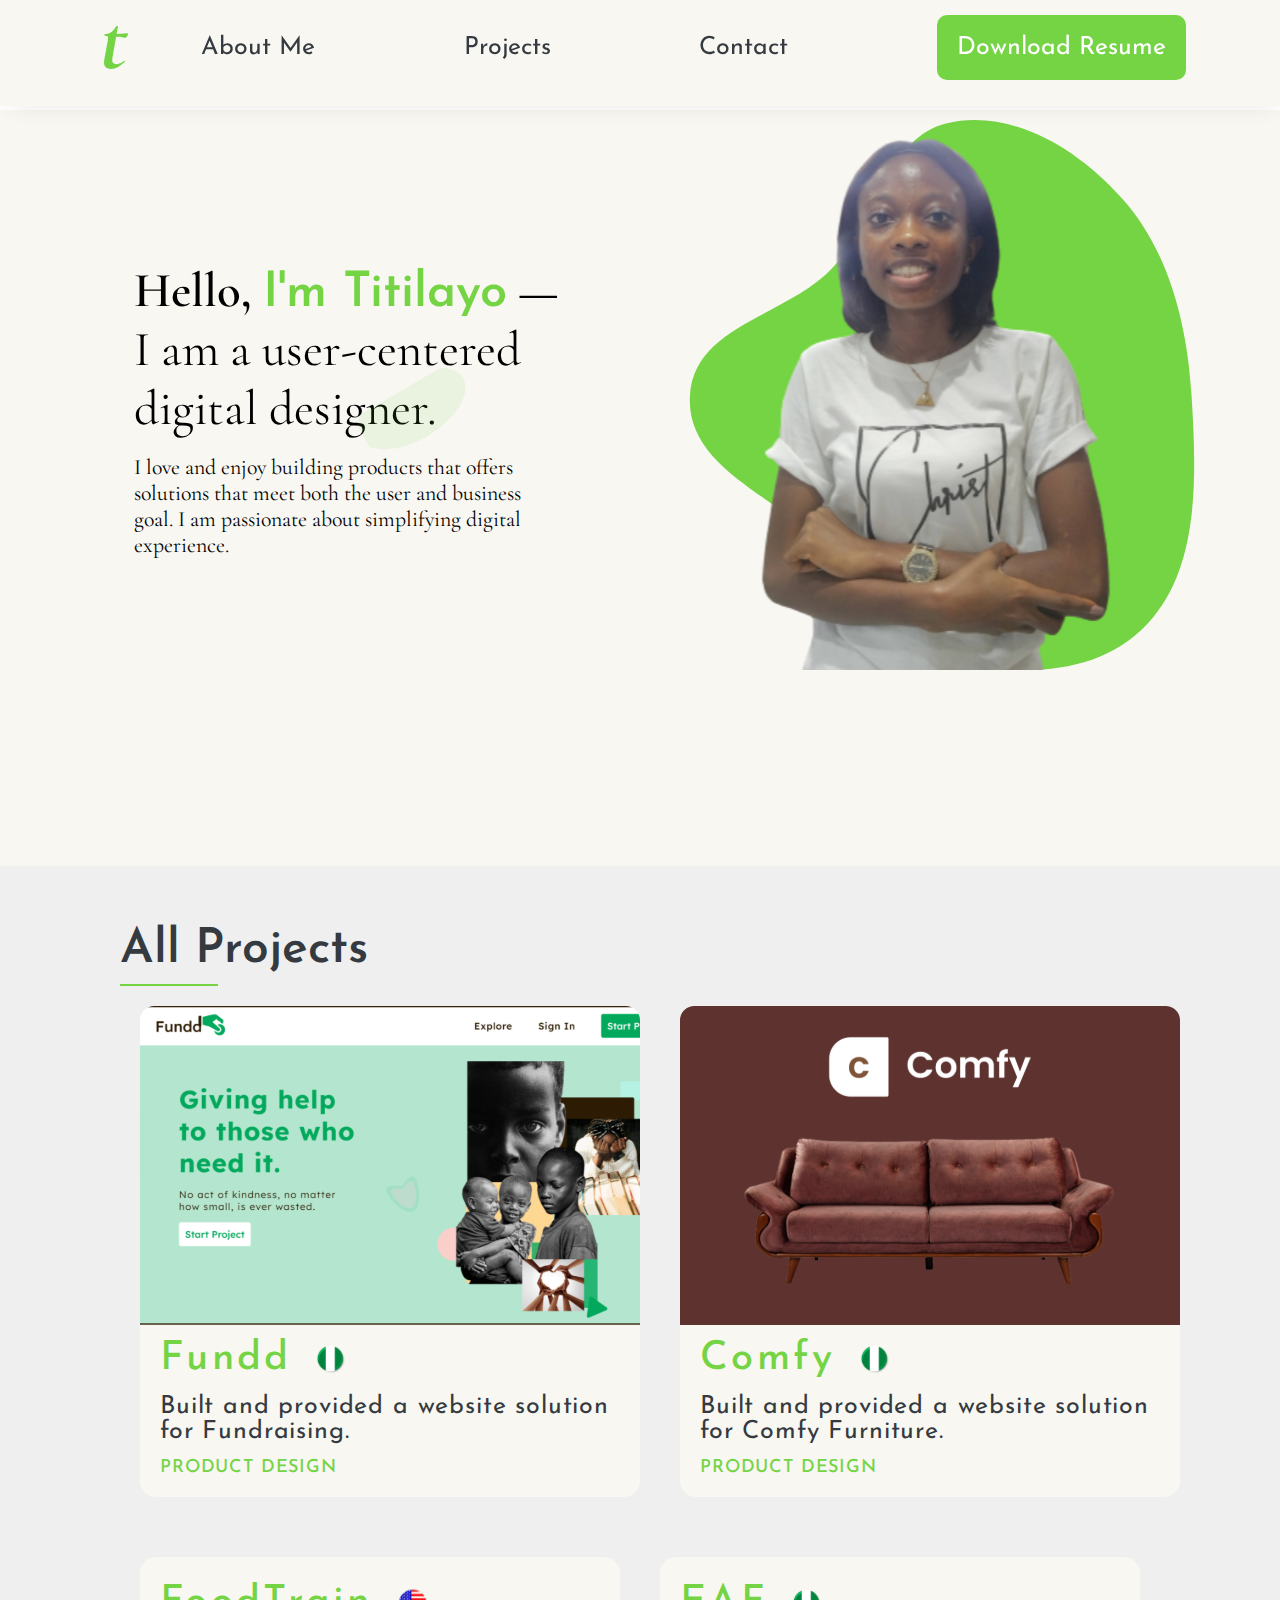
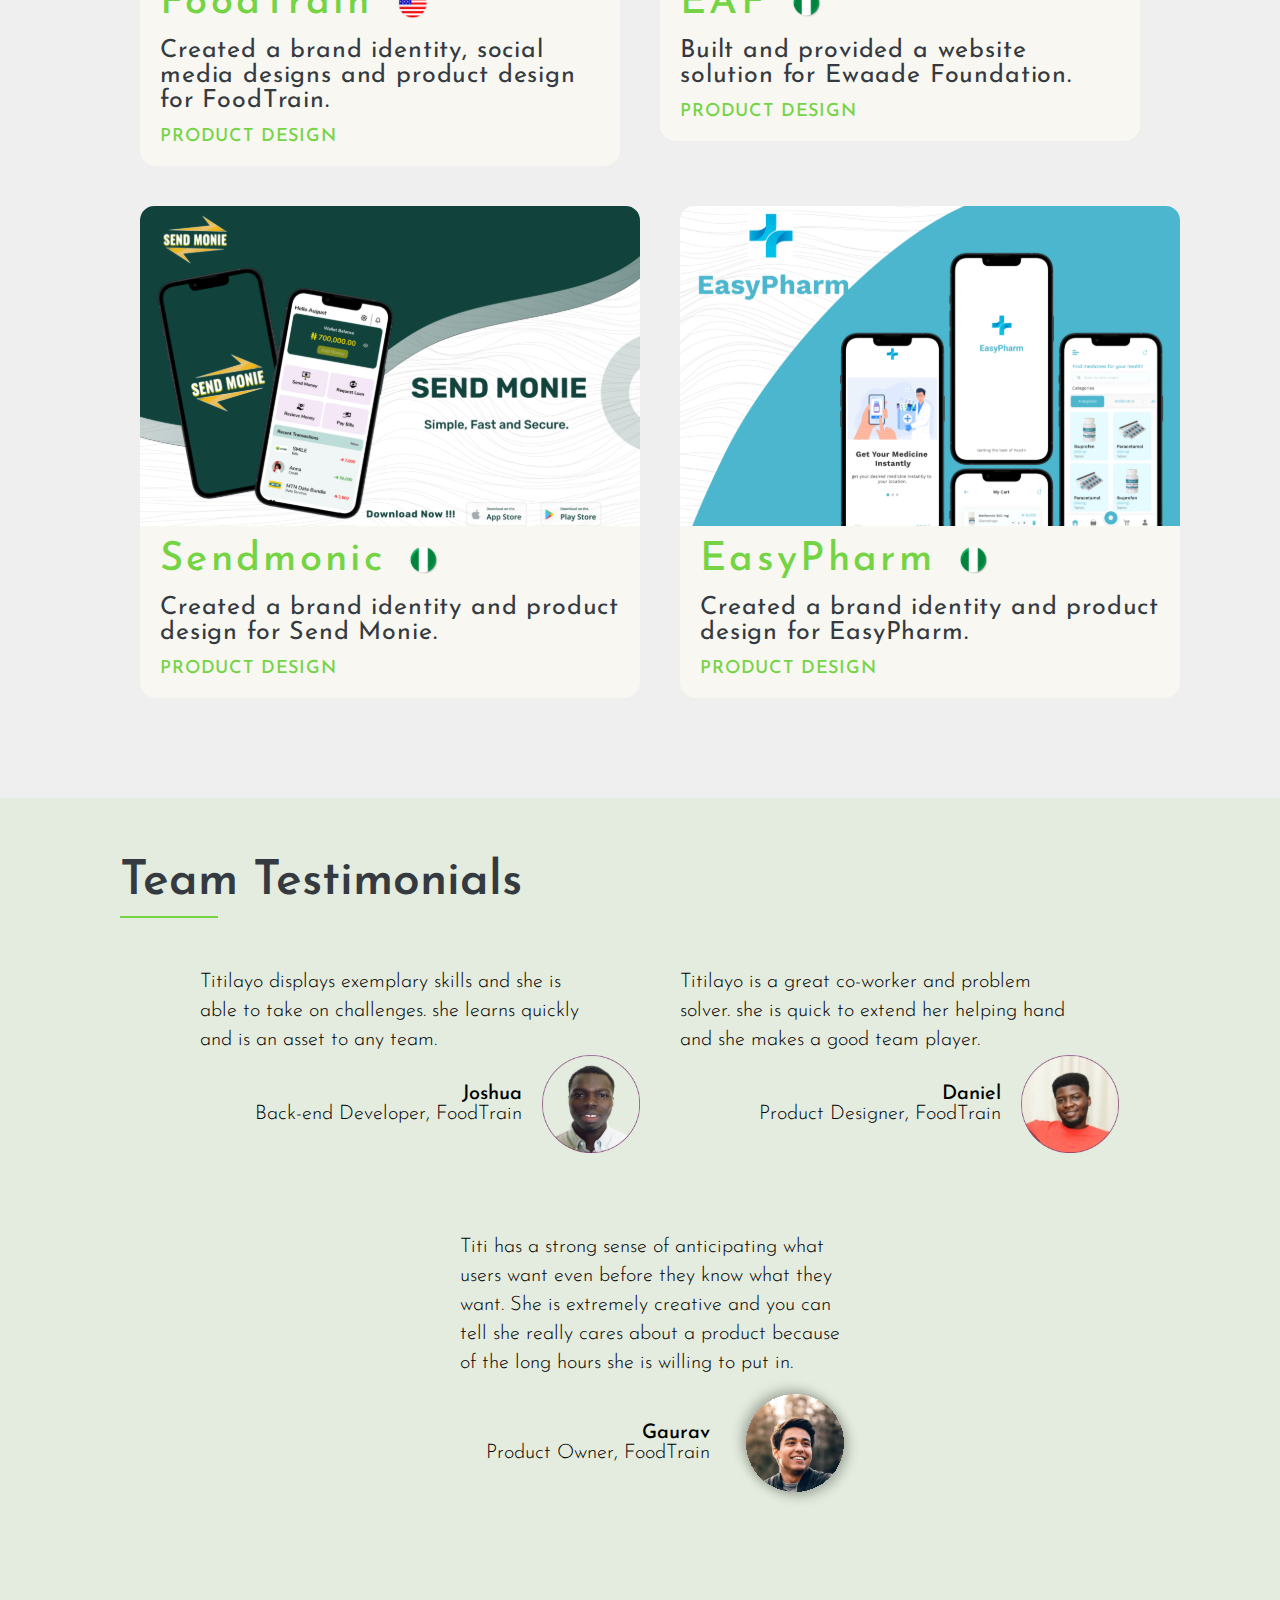
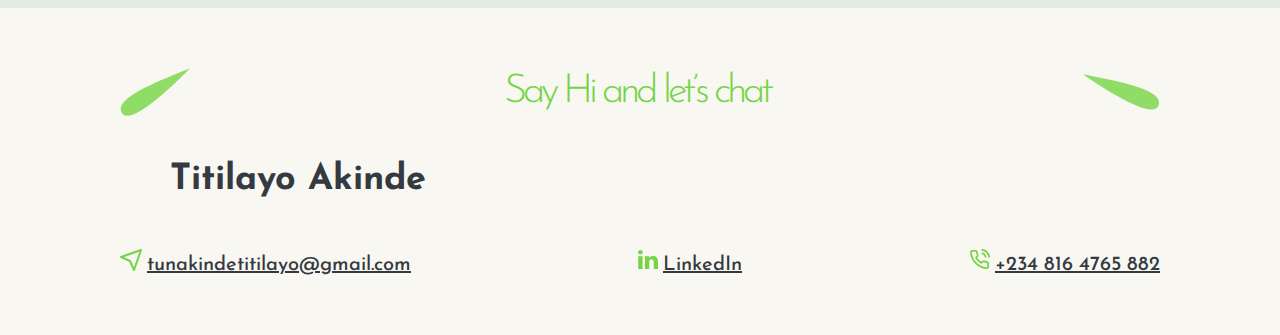
==== index.html @ c3058874 "first commit" ====
<!DOCTYPE html>
<html lang="en">

<head>
    <meta charset="UTF-8">
    <meta http-equiv="X-UA-Compatible" content="IE=edge">
    <meta name="viewport" content="width=device-width, initial-scale=1.0">
    <title>Titilayo's Portfolio </title>
    <link rel="stylesheet" href="./styles/index.css">
    <link rel="stylesheet" href="./styles/main.css">
    <link rel="preconnect" href="https://fonts.googleapis.com">
    <link rel="preconnect" href="https://fonts.gstatic.com" crossorigin>
    <link
        href="https://fonts.googleapis.com/css2?family=Josefin+Sans:ital,wght@0,100;0,200;0,300;0,500;0,600;0,700;1,300&display=swap"
        rel="stylesheet">
    <link
        href="https://fonts.googleapis.com/css2?family=Cormorant+Garamond:ital,wght@0,300;0,400;0,500;0,600;0,700;1,300;1,500;1,600&family=Josefin+Sans:ital,wght@0,100;0,200;0,300;0,500;0,600;0,700;1,300&display=swap"
        rel="stylesheet">
</head>

<body>
    <header>
        <h2 class="logo"><a href="./index.html">t</a></h2>
        <nav class="nav-menu">
            <ul>
                <li><a href="#about">About Me</a></li>
                <li><a href="#project">Projects</a></li>
                <li><a href="#contact">Contact</a></li>
                <li><a href="#" id="resume" target="_blank" rel="noopener noreferrer">Download Resume</a></li>
            </ul>
        </nav>
        <div class="nav-toggle">
            <span class="hamburger"><img src="./images/navbar.svg" alt=""></span>
        </div>
    </header>
    <div class="hero" id="about">
        <div class="left">
            <div class="intro">
                <p>Hello, <span>I'm Titilayo</span> &#8212</p>
                <p>I am a user-centered</p>
                <p>digital designer.</p><br>
                <p>I love and enjoy building products that offers </p>
                <p>solutions that meet both the user and business</p>
                <p>goal. I am passionate about simplifying digital</p>
                <p>experience.</p>
                <div class="circle"></div>
            </div>
        </div>
        <div class="right">
            <div class="clip">
                <img src="./images/titi.svg" alt="">
                <div class="eclipes"><img src="./images//eclipes.svg" alt=""></div>
            </div>
        </div>
    </div>
    <div class="projects" id="project">
        <h3>All Projects</h3>
        <div class="line"></div>
        <div class="projects-section">
            <div class="left">
                <div class="container">
                    <img class="project-image" src="./images/fund_sm.svg" alt="">
                    <div class="details">
                        <div class="name">
                            <h5><a href="./fundd.html">Fundd</a></h5>
                            <img src="./images/nigeria.svg" alt="">
                        </div>
                        <p class="info">Built and provided a website solution for Fundraising.</p>
                        <p>PRODUCT DESIGN</p>
                    </div>
                </div>
            </div>
            <div class="right">
                <div class="container">
                    <img class="project-image" src="./images/comfy_sm.svg" alt="">
                    <div class="details">
                        <div class="name">
                            <h5><a href="./comfy.html">Comfy</a></h5>
                            <img src="./images/nigeria.svg" alt="">
                        </div>
                        <p class="info">Built and provided a website solution for Comfy Furniture.</p>
                        <p>PRODUCT DESIGN</p>
                    </div>
                </div>
            </div>
        </div>
        <div class="projects-section">
            <div class="left">
                <div class="container">
                    <img class="project-image" src="./images/foodtrain_sm.svg" alt="">
                    <div class="details">
                        <div class="name">
                            <h5><a href="./foodtrain.html">FoodTrain</a></h5>
                            <img src="./images/usa.svg" alt="">
                        </div>
                        <p class="info">Created a brand identity, social media designs and product design for FoodTrain.
                        </p>
                        <p>PRODUCT DESIGN</p>
                    </div>
                </div>
            </div>
            <div class="right">
                <div class="container">
                    <img class="project-image" src="./images/eaf_sm.svg" alt="">
                    <div class="details">
                        <div class="name">
                            <h5><a href="./eaf.html">EAF</a></h5>
                            <img src="./images/nigeria.svg" alt="">
                        </div>
                        <p class="info">Built and provided a website solution for Ewaade Foundation.</p>
                        <p>PRODUCT DESIGN</p>
                    </div>
                </div>
            </div>
        </div>
        <div class="projects-section">
            <div class="left">
                <div class="container">
                    <img class="project-image" src="./images/sendmoney_sm.svg" alt="">
                    <div class="details">
                        <div class="name">
                            <h5><a href="./sendmonic.html">Sendmonic</a></h5>
                            <img src="./images/nigeria.svg" alt="">
                        </div>
                        <p class="info">Created a brand identity and product design for Send Monie.</p>
                        <p>PRODUCT DESIGN</p>
                    </div>
                </div>
            </div>
            <div class="right">
                <div class="container">
                    <img class="project-image" src="./images/easypharm_sm.svg" alt="">
                    <div class="details">
                        <div class="name">
                            <h5><a href="./easypharm.html">EasyPharm</a></h5>
                            <img src="./images/nigeria.svg" alt="">
                        </div>
                        <p class="info">Created a brand identity and product design for EasyPharm.</p>
                        <p>PRODUCT DESIGN</p>
                    </div>
                </div>
            </div>
        </div>
    </div>
    <div class="testimonials">
        <h3>Team Testimonials</h3>
        <div class="line"></div>
        <div class="comments">
            <div class="comment">
                <p class="post">Titilayo displays exemplary skills and she is able to take on challenges. she learns
                    quickly and is an asset to any team.</p>
                <div class="profile">
                    <div>
                        <p class="name">Joshua</p>
                        <p>Back-end Developer, FoodTrain </p>
                    </div>
                    <img src="./images/Joshua1.svg" alt="">
                </div>
            </div>
            <div class="comment">
                <p class="post">Titilayo is a great co-worker and problem solver. she is quick to extend her helping
                    hand and she makes a good team player.</p>
                <div class="profile">
                    <div>
                        <p class="name">Daniel</p>
                        <p>Product Designer, FoodTrain </p>
                    </div>
                    <img src="./images/Daniel1.svg" alt="">
                </div>
            </div>
            <div class="comment" id="gaurav">
                <p class="post">Titi has a strong sense of anticipating what users want even before they know what they
                    want. She is extremely creative and you can tell she really cares about a product because of the long
                    hours she is willing to put in.</p>
                <div class="profile">
                    <div>
                        <p class="name">Gaurav</p>
                        <p>Product Owner, FoodTrain </p>
                    </div>
                    <img src="./images/guarav.svg" alt="">
                </div>
            </div>
        </div>
        <div class="single_comment">
            <p class="post">Titi has a strong sense of anticipating what users want even before they know what they
                want. She is extremely creative and you can tell she really cares about a product because of the long
                hours she is willing to put in.</p>
            <div class="profile">
                <div>
                    <p class="name">Gaurav</p>
                    <p>Product Owner, FoodTrain </p>
                </div>
                <img src="./images/guarav.svg" alt="">
            </div>
        </div>
    </div>
    <div class="footer" id="contact">
        <div class="top">
            <img src="./images/footer-left.svg" alt="">
            <p>Say Hi and let’s chat</p>
            <img src="./images/footer-right.svg" alt="">
        </div>
        <h3>Titilayo Akinde</h3>
        <div class="bottom">
            <div>
                <img src="./images/mail.svg" alt="">
                <a href="#">tunakindetitilayo@gmail.com</a>
            </div>
            <div>
                <img src="./images/linkedin.svg" alt="">
                <a href="#">LinkedIn</a>
            </div>
            <div>
                <img src="./images/phone.svg" alt="">
                <a href="#">+234 816 4765 882</a>
            </div>
        </div>
    </div>

    <script src="./js/index.js"></script>
</body>

</html>
---- styles/index.css ----
.hero {
  margin-top: 110px;
  display: flex;
  background: #f8f7f2;
  height: 84vh;
}
.left {
  flex: 6;
  position: relative;
}
.left .intro {
  position: absolute;
  top: 20%;
  left: 21%;
}
.left .intro p {
  font-family: "Cormorant Garamond";
  font-style: normal;
  font-weight: 400;
  font-size: 1.3625rem;
}
.left .intro p:first-child {
  font-weight: 600;
  font-size: 3.05rem;
}
.left .intro p:first-child span {
  color: #74d444;
}
.left .intro p:nth-child(2),
.left .intro p:nth-child(3) {
  font-size: 3.06rem;
}
.left .intro .circle {
  position: absolute;
  right: 25%;
  top: 32%;
  background: #74d444;
  opacity: 0.1;
  transform: rotate(59.82deg);
  width: 63.94px;
  height: 120.22px;
  -webkit-clip-path: ellipse(50% 50% at 52% 54%);
  clip-path: ellipse(50% 50% at 32% 54%);
}
.right {
  flex: 6;
}
.right .clip {
  position: relative;
  margin-top: 10px;
}
.right .clip img {
  width: 90%;
  height: 550px;
  position: absolute;
  z-index: 2;
}
.right .clip .eclipes img {
  position: absolute;
  top: 0;
  right: 50px;
  z-index: 1;
}
.projects {
  background: #efefef;
  padding: 60px 120px;
}
.projects h3 {
  color: #343a40;
  font-weight: 600;
  font-size: 3rem;
}
.line {
  width: 98px;
  height: 0px;
  border: 1px solid #74d444;
  color: #74d444;
  margin: 10px 0;
}
.projects .projects-section {
  display: flex;
  margin-bottom: 20px;
  margin-top: 20px;
}
.projects .projects-section .left,
.projects .projects-section .right {
  flex: 6;
  padding: 20px;
}
.projects .projects-section .container {
  background: #f8f7f2;
  border-radius: 16px;
}
.projects .projects-section .project-image {
  width: 500px;
  height: inherit;
  margin-top: -20px;
  object-fit: contain;
  object-position: center;
}
.projects .projects-section .details {
  padding: 10px 20px 20px 20px;
  font-family: "Cormorant Garamond";
}
.projects .projects-section .details .name {
  display: flex;
  align-items: center;
}
.projects .projects-section .details .name img {
  width: 39.85px;
  height: 40px;
  margin-left: 20px;
}
.projects .projects-section .details .name h5 a {
  font-style: normal;
  font-weight: 500;
  font-size: 2.5rem;
  text-decoration: none;
  color: #74d444;
  letter-spacing: 3.34789px;
  text-transform: capitalize;
}
.projects .projects-section .details .name h5 a:hover {
  font-size: 2.6rem;
  transition: all 0.3s;
  color: #3e7920;
}
.projects .projects-section .details .info {
  font-weight: 400;
  font-size: 1.5625rem;
  color: #343a40;
  margin: 15px 0;
}
.projects .projects-section .details p {
  font-weight: 500;
  font-size: 1.125rem;
  color: #74d444;
  letter-spacing: 0.836972px;
}
.testimonials {
  background: #e3ecde;
  padding: 60px 120px;
  font-family: "Josefin Sans";
}
.testimonials h3 {
  color: #343a40;
  font-weight: 600;
  font-size: 3rem;
}
.testimonials .comments {
  display: flex;
  padding: 40px;
}
.testimonials .comments .comment {
  flex: 6;
}
.testimonials .comments #gaurav {
  display: none;
}
.testimonials .comments .comment .post,
.testimonials .single_comment .post {
  font-style: normal;
  font-weight: 300;
  font-size: 1.25rem;
  line-height: 29px;
  width: 400px;
  margin-left: 40px;
}
.testimonials .comments .comment .profile,
.testimonials .single_comment .profile {
  display: flex;
  align-items: center;
  justify-content: right;
}
.testimonials .comments .comment .profile div p,
.testimonials .single_comment .profile div p {
  text-align: right;
  margin-right: 20px;
  font-weight: 300;
  font-size: 1.25rem;
}
.testimonials .comments .comment .profile div .name,
.testimonials .single_comment .profile div .name {
  font-style: normal;
  font-weight: 500;
}
.testimonials .single_comment {
  padding: 40px;
  width: 50%;
  margin: 0 auto;
}

@media screen and (max-width: 768px) {
  .hero {
    display: flex;
    flex-direction: column;
    margin-top: 100px;
  }
  .left .intro {
    top: 30%;
    left: 7%;
  }
  .left .intro p {
    font-size: 1.025rem;
  }
  .left .intro p:first-child {
    font-size: 2.35rem;
  }
  .left .intro p:nth-child(2),
  .left .intro p:nth-child(3) {
    font-size: 2.36rem;
  }
  .right .clip img {
    /* width: 50%; */
    position: inherit;
    top: 80px;
    left: 5%;
  }
  .right .clip .eclipes img {
    display: none;
  }
  .projects {
    padding: 30px;
    width: 100%;
  }
  .projects h3 {
    font-size: 1.8rem;
  }
  .projects-section {
    flex-direction: column;
  }
  .projects .projects-section .left, .projects .projects-section .right{
    padding: 10px 0;
  }
  .projects .projects-section .project-image {
    width: 100%;
    margin-top: 0px;
  }
  .projects .projects-section .container {
    min-width: 100%;
    max-width: 100%;
  }
  .projects .projects-section .details .name h5 a {
    font-size: 1.8rem;
  }
  .projects .projects-section .details .info {
    font-size: 1.0625rem;
  }
  .projects .projects-section .details p {
    font-size: 0.75rem;
  }
  .testimonials {
    padding: 10px 15px;
  }
  .testimonials .comments #gaurav {
    display: block;
  }
  .testimonials .single_comment {
    display: none;
  }
  .testimonials .comments {
    overflow: scroll;
    padding: 5px 0;
    margin-top: 40px;
  }
  .testimonials .comments .comment {
    margin-left: 10px;
    margin-right: 5px;
  }
  .testimonials .comments .comment .post,
  .testimonials .single_comment .post {
    margin-left: 5px;
    font-style: normal;
    font-size: 0.9375rem;
    line-height: 20px;
    width: 250px;
  }
  .testimonials h3 {
    font-size: 1.8rem;
  }
  .testimonials .comments .comment .profile div p,
  .testimonials .single_comment .profile div p {
    text-align: center;
    margin-right: 10px;
    font-size: 13px;
  }
}

@media screen and (max-width: 380px) {
  .left .intro {
    top: 50%;
    left: 5%;
  }
}
---- styles/main.css ----
* {
  box-sizing: border-box;
  margin: 0;
  font-family: "Josefin Sans";
}

header {
  display: flex;
  height: 6.625rem;
  width: 100vw;
  background: #f8f7f2;
  box-shadow: 3.02px 4px 24.17px -9px rgba(0, 0, 0, 0.15);
  padding: 5px 20px;
  position: fixed;
  left: 0;
  right: 0;
  top: 0;
  z-index: 999;
}

header h2 a {
  flex: 3;
  font-weight: 700;
  font-size: 5.625rem;
  line-height: 5.625rem;
  color: #74d444;
  margin-left: 80px;
  margin-top: -10px;
  font-family: "Cormorant Garamond";
  font-style: italic;
  cursor: pointer;
  text-decoration: none;
  display: block;
}

header nav {
  flex: 9;
}
header nav ul {
  list-style-type: none;
  display: flex;
  justify-content: space-around;
  align-items: center;
  padding: 30px 0;
}
header nav ul li {
  font-style: normal;
  font-weight: 400;
  font-size: 1.5625rem;
  line-height: 1.5625rem;
  cursor: pointer;
}
header nav ul li a {
  text-decoration: none;
  color: #343a40;
}
header nav ul li #resume {
  text-decoration: none;
  background: #74d444;
  border-radius: 10px;
  color: #fff;
  padding: 20px;
}
header nav ul li #resume:hover {
  background-color: #489521;
}
.nav-toggle {
  display: none;
}
.hamburger {
  flex: 6;
  width: 55px;
  height: 55px;
  padding: 20px;
  display: flex;
  align-items: center;
  margin-top: 20px;
  font-size: 2.1rem;
}
.footer {
  background: #f8f7f2;
  padding: 60px 120px;
  font-family: "Cormorant Garamond";
}
.footer .top {
  display: flex;
  align-items: center;
  justify-content: space-between;
}
.footer .top p {
  font-style: normal;
  font-weight: 300;
  font-size: 2.5rem;
  line-height: 48px;
  letter-spacing: -3.93127px;
  color: #74d444;
}
.footer h3 {
  font-weight: 700;
  font-size: 36px;
  line-height: 29px;
  color: #343a40;
  margin: 50px;
}
.footer .bottom {
  font-family: "Josefin Sans";
  font-style: normal;
  display: flex;
  align-items: center;
  justify-content: space-between;
}
.footer .bottom div a {
  color: #343a40;
  margin-top: 10px;
}
.footer .bottom div img {
  margin-right: 5px;
}
.footer .bottom div {
  display: flex;
  align-items: center;
  font-weight: 500;
  font-size: 1.25rem;
  line-height: 20px;
  color: #343a40;
}
@media screen and (max-width: 768px) {
  header nav {
    display: none;
  }
  header h2 {
    margin-left: -70px;
    margin-top: 5px;
  }
  header {
    display: flex;
    justify-content: space-between;
  }
  .nav-toggle {
    display: block;
    cursor: pointer;
  }
  .nav-toggle:hover .hamburger {
    background-color: #ccc;
  }
  .nav-toggle.active .hamburger {
    background-color: #c2e1b3;
    display: flex;
    align-items: center;
  }
  .nav-dropdown {
    display: block;
    position: relative;
  }
  .nav-dropdown ul {
    display: flex;
    flex-direction: column;
    height: 88vh;
    align-items: center;
    justify-content: space-around;
    background-color: #74d444;
    position: absolute;
    right: -75px;
    top: 100px;
    left: 0;
    padding: 10px 20px;
    transform: translateX(5px);
    transition: transform 250ms ease-in-out;
    -webkit-transition: all 0.6s ease-out;
    -moz-transition: all 0.6s ease-out;
    -o-transition: all 0.6s ease-out;
    -ms-transition: all 0.6s ease-out;
    transition: all 0.6s ease-out;
  }
  .nav-dropdown ul li {
    font-size: 1.2625rem;
  }
  .footer {
    padding: 15px;
  }
  .footer h3 {
    font-size: 1.5625rem;
    line-height: 20px;
    text-align: center;
  }
  .footer .top img {
    width: 15%;
  }
  .footer .top p {
    font-size: 1.875rem;
    line-height: 48px;
  }
  .footer .bottom div {
    margin: 10px 0;
  }
  .footer .bottom {
    flex-direction: column;
  }
}
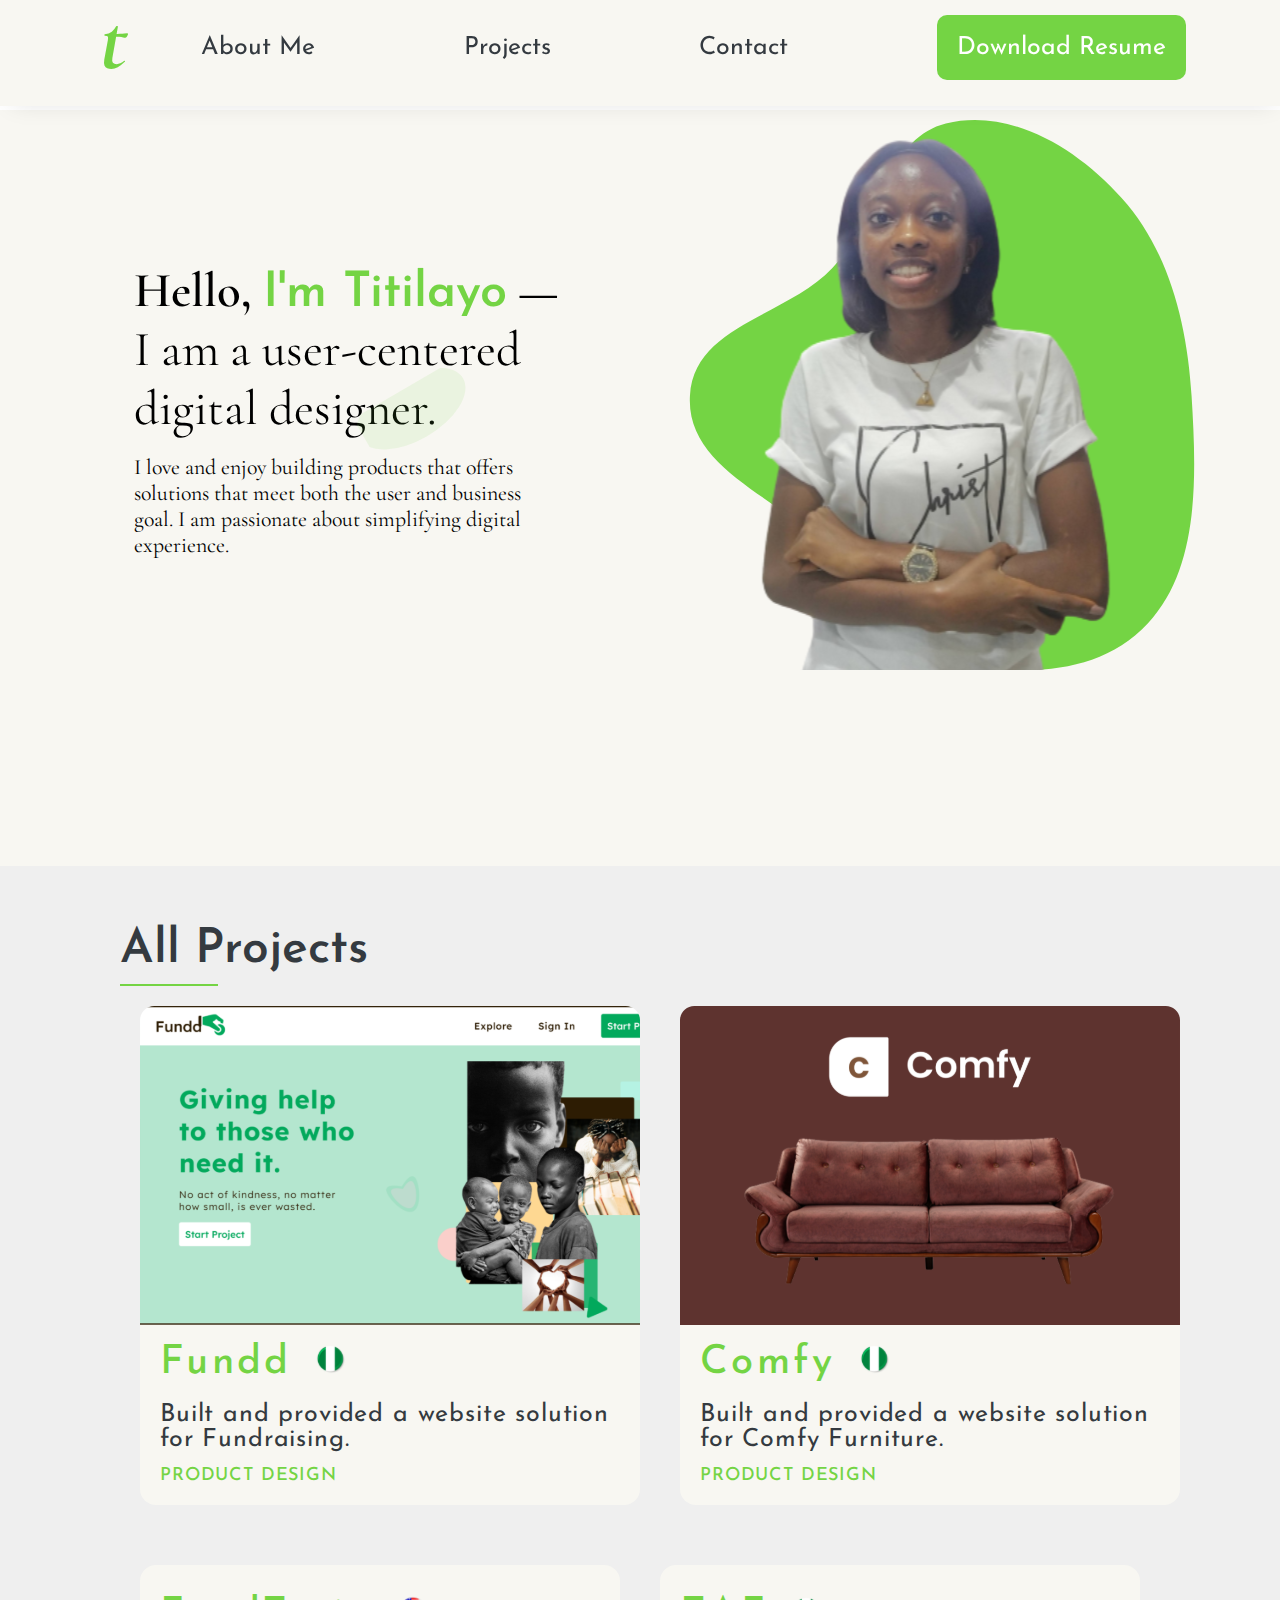
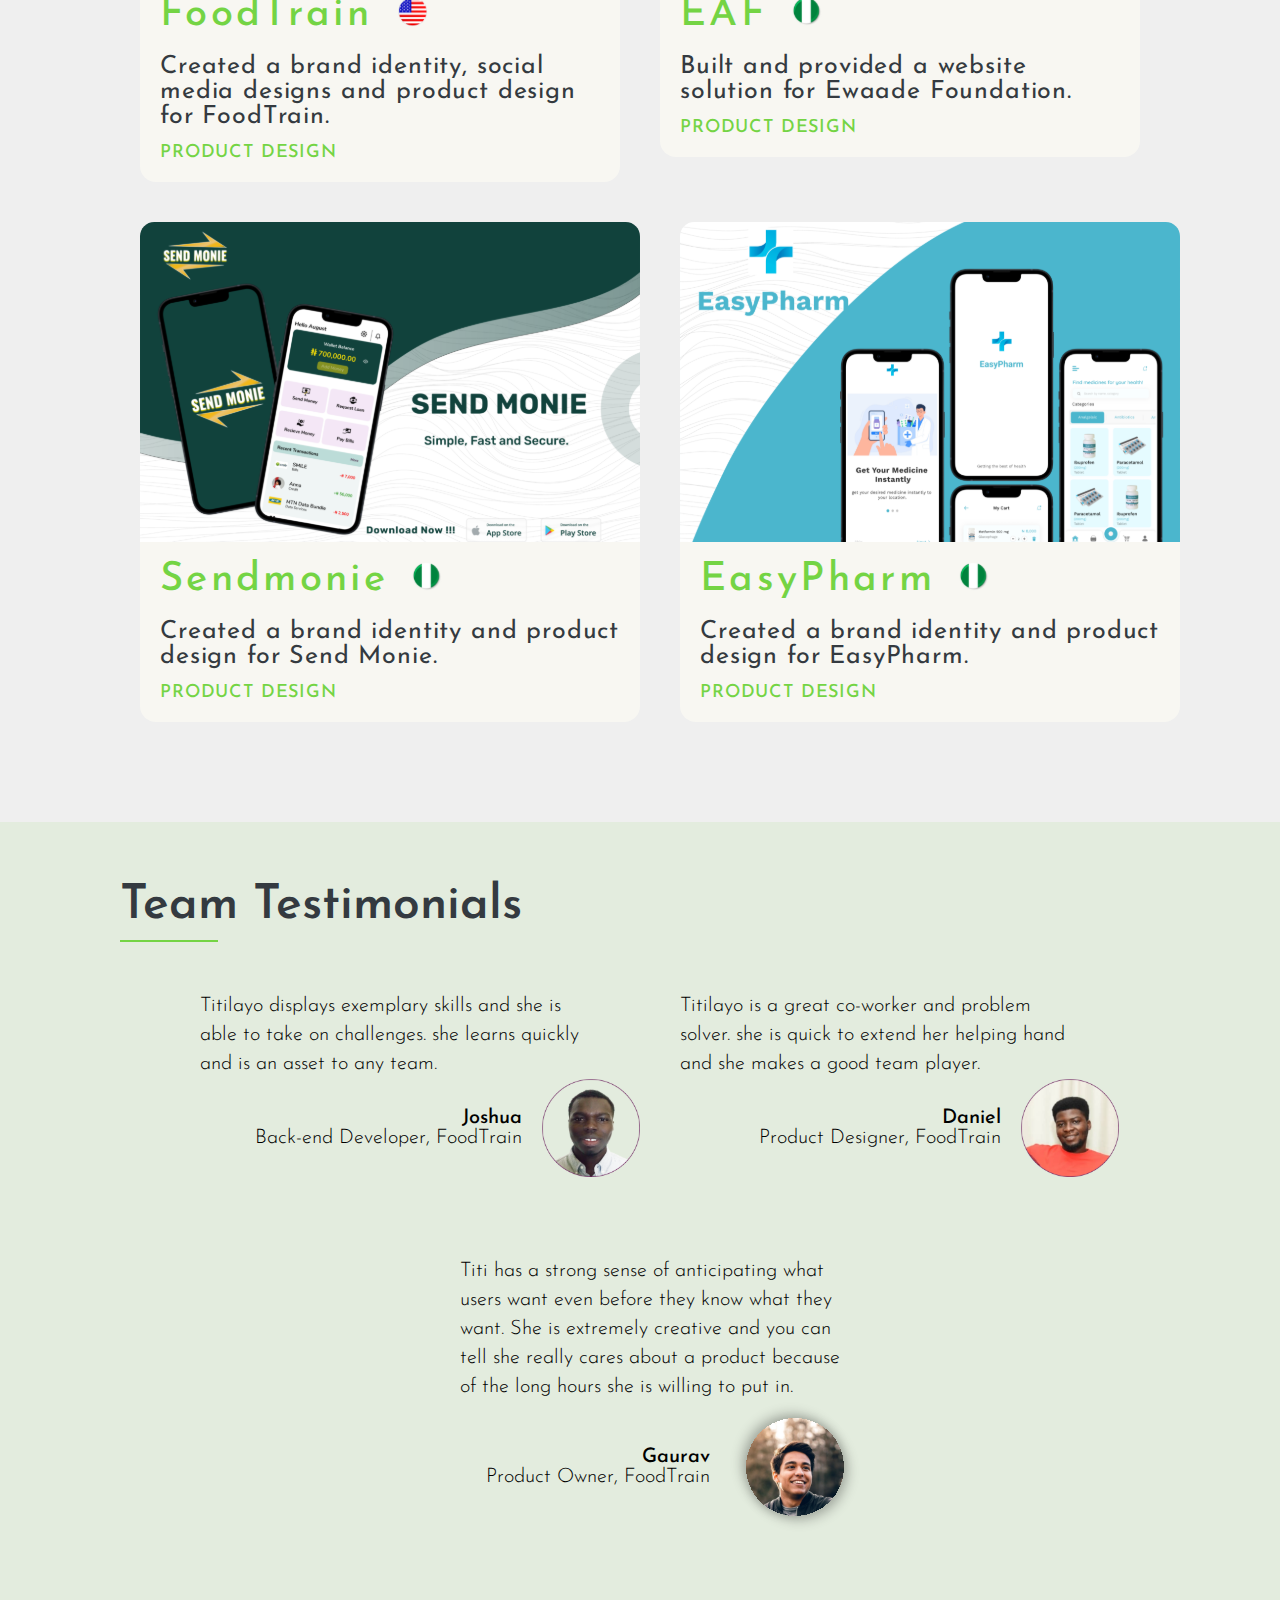
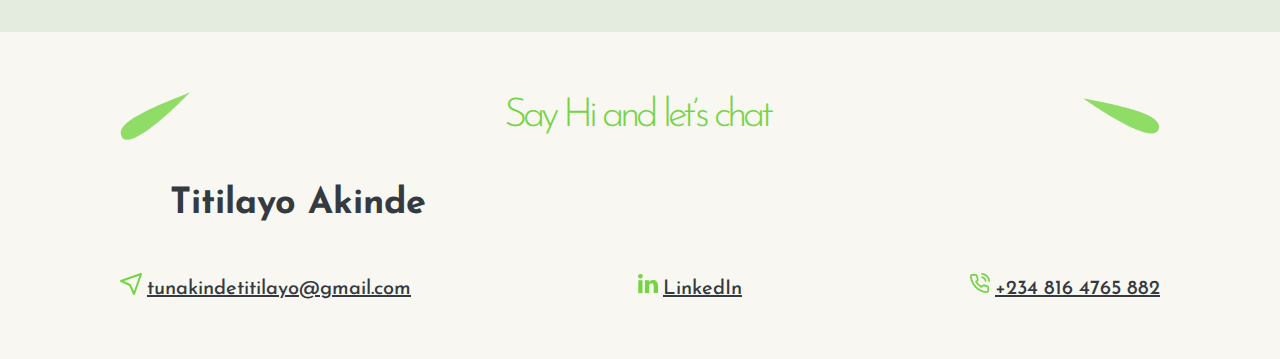
==== commit 5aedc187: "new" ====
--- a/index.html
+++ b/index.html
@@ -26,7 +26,7 @@
                 <li><a href="#about">About Me</a></li>
                 <li><a href="#project">Projects</a></li>
                 <li><a href="#contact">Contact</a></li>
-                <li><a href="#" id="resume" target="_blank" rel="noopener noreferrer">Download Resume</a></li>
+                <li><a href="./files/Akinde Titilayo T. Resume.pdf" download id="resume" rel="noopener noreferrer">Download Resume</a></li>
             </ul>
         </nav>
         <div class="nav-toggle">
@@ -59,85 +59,98 @@
         <div class="projects-section">
             <div class="left">
                 <div class="container">
-                    <img class="project-image" src="./images/fund_sm.svg" alt="">
-                    <div class="details">
-                        <div class="name">
-                            <h5><a href="./fundd.html">Fundd</a></h5>
-                            <img src="./images/nigeria.svg" alt="">
-                        </div>
-                        <p class="info">Built and provided a website solution for Fundraising.</p>
-                        <p>PRODUCT DESIGN</p>
-                    </div>
+                    <a href="./fundd.html">
+                        <img class="project-image" src="./images/fund_sm.svg" alt="">
+                        <div class="details">
+                            <div class="name">
+                                <h5><a href="./fundd.html">Fundd</a></h5>
+                                <img src="./images/nigeria.svg" alt="">
+                            </div>
+                            <p class="info">Built and provided a website solution for Fundraising.</p>
+                            <p>PRODUCT DESIGN</p>
+                        </div>
+                    </a>
                 </div>
             </div>
             <div class="right">
                 <div class="container">
-                    <img class="project-image" src="./images/comfy_sm.svg" alt="">
-                    <div class="details">
-                        <div class="name">
-                            <h5><a href="./comfy.html">Comfy</a></h5>
-                            <img src="./images/nigeria.svg" alt="">
-                        </div>
-                        <p class="info">Built and provided a website solution for Comfy Furniture.</p>
-                        <p>PRODUCT DESIGN</p>
-                    </div>
+                    <a href="./comfy.html">
+                        <img class="project-image" src="./images/comfy_sm.svg" alt="">
+                        <div class="details">
+                            <div class="name">
+                                <h5><a href="./comfy.html">Comfy</a></h5>
+                                <img src="./images/nigeria.svg" alt="">
+                            </div>
+                            <p class="info">Built and provided a website solution for Comfy Furniture.</p>
+                            <p>PRODUCT DESIGN</p>
+                        </div>
+                    </a>
                 </div>
             </div>
         </div>
         <div class="projects-section">
             <div class="left">
                 <div class="container">
-                    <img class="project-image" src="./images/foodtrain_sm.svg" alt="">
-                    <div class="details">
-                        <div class="name">
-                            <h5><a href="./foodtrain.html">FoodTrain</a></h5>
-                            <img src="./images/usa.svg" alt="">
-                        </div>
-                        <p class="info">Created a brand identity, social media designs and product design for FoodTrain.
-                        </p>
-                        <p>PRODUCT DESIGN</p>
-                    </div>
+                    <a href="./foodtrain.html">
+                        <img class="project-image" src="./images/foodtrain_sm.svg" alt="">
+                        <div class="details">
+                            <div class="name">
+                                <h5><a href="./foodtrain.html">FoodTrain</a></h5>
+                                <img src="./images/usa.svg" alt="">
+                            </div>
+                            <p class="info">Created a brand identity, social media designs and product design for
+                                FoodTrain.
+                            </p>
+                            <p>PRODUCT DESIGN</p>
+                        </div>
+                    </a>
                 </div>
             </div>
             <div class="right">
                 <div class="container">
-                    <img class="project-image" src="./images/eaf_sm.svg" alt="">
-                    <div class="details">
-                        <div class="name">
-                            <h5><a href="./eaf.html">EAF</a></h5>
-                            <img src="./images/nigeria.svg" alt="">
-                        </div>
-                        <p class="info">Built and provided a website solution for Ewaade Foundation.</p>
-                        <p>PRODUCT DESIGN</p>
-                    </div>
+                    <a href="./eaf.html">
+                        <img class="project-image" src="./images/eaf_sm.svg" alt="">
+                        <div class="details">
+                            <div class="name">
+                                <h5><a href="./eaf.html">EAF</a></h5>
+                                <img src="./images/nigeria.svg" alt="">
+                            </div>
+                            <p class="info">Built and provided a website solution for Ewaade Foundation.</p>
+                            <p>PRODUCT DESIGN</p>
+                        </div>
+                    </a>
                 </div>
             </div>
         </div>
         <div class="projects-section">
             <div class="left">
                 <div class="container">
-                    <img class="project-image" src="./images/sendmoney_sm.svg" alt="">
-                    <div class="details">
-                        <div class="name">
-                            <h5><a href="./sendmonic.html">Sendmonic</a></h5>
-                            <img src="./images/nigeria.svg" alt="">
-                        </div>
-                        <p class="info">Created a brand identity and product design for Send Monie.</p>
-                        <p>PRODUCT DESIGN</p>
-                    </div>
+                    <a href="./sendmonic.html">
+                        <img class="project-image" src="./images/sendmoney_sm.svg" alt="">
+                        <div class="details">
+                            <div class="name">
+                                <h5><a href="./sendmonic.html">Sendmonie</a></h5>
+                                <img src="./images/nigeria.svg" alt="">
+                            </div>
+                            <p class="info">Created a brand identity and product design for Send Monie.</p>
+                            <p>PRODUCT DESIGN</p>
+                        </div>
+                    </a>
                 </div>
             </div>
             <div class="right">
                 <div class="container">
-                    <img class="project-image" src="./images/easypharm_sm.svg" alt="">
-                    <div class="details">
-                        <div class="name">
-                            <h5><a href="./easypharm.html">EasyPharm</a></h5>
-                            <img src="./images/nigeria.svg" alt="">
-                        </div>
-                        <p class="info">Created a brand identity and product design for EasyPharm.</p>
-                        <p>PRODUCT DESIGN</p>
-                    </div>
+                    <a href="./easypharm.html">
+                        <img class="project-image" src="./images/easypharm_sm.svg" alt="">
+                        <div class="details">
+                            <div class="name">
+                                <h5><a href="./easypharm.html">EasyPharm</a></h5>
+                                <img src="./images/nigeria.svg" alt="">
+                            </div>
+                            <p class="info">Created a brand identity and product design for EasyPharm.</p>
+                            <p>PRODUCT DESIGN</p>
+                        </div>
+                    </a>
                 </div>
             </div>
         </div>
@@ -170,7 +183,8 @@
             </div>
             <div class="comment" id="gaurav">
                 <p class="post">Titi has a strong sense of anticipating what users want even before they know what they
-                    want. She is extremely creative and you can tell she really cares about a product because of the long
+                    want. She is extremely creative and you can tell she really cares about a product because of the
+                    long
                     hours she is willing to put in.</p>
                 <div class="profile">
                     <div>
@@ -204,15 +218,15 @@
         <div class="bottom">
             <div>
                 <img src="./images/mail.svg" alt="">
-                <a href="#">tunakindetitilayo@gmail.com</a>
+                <a href="mailto:tunakindetitilayo@gmail.com" target="_blank">tunakindetitilayo@gmail.com</a>
             </div>
             <div>
                 <img src="./images/linkedin.svg" alt="">
-                <a href="#">LinkedIn</a>
+                <a href="https://www.linkedin.com/in/akinde-titilayo-7a546a1b2/" target="_blank">LinkedIn</a>
             </div>
             <div>
                 <img src="./images/phone.svg" alt="">
-                <a href="#">+234 816 4765 882</a>
+                <a href="https://wa.me/+234816476588" target="_blank">+234 816 4765 882</a>
             </div>
         </div>
     </div>
--- a/styles/index.css
+++ b/styles/index.css
@@ -110,6 +110,7 @@
   width: 39.85px;
   height: 40px;
   margin-left: 20px;
+  margin-bottom: 8px;
 }
 .projects .projects-section .details .name h5 a {
   font-style: normal;
@@ -119,6 +120,7 @@
   color: #74d444;
   letter-spacing: 3.34789px;
   text-transform: capitalize;
+  display: block;
 }
 .projects .projects-section .details .name h5 a:hover {
   font-size: 2.6rem;
@@ -194,27 +196,36 @@
   .hero {
     display: flex;
     flex-direction: column;
-    margin-top: 100px;
-  }
-  .left .intro {
-    top: 30%;
-    left: 7%;
+    margin-top: 10px;
+  }
+  .hero .left .intro {
+    top: 45%;
+    left: 0;
+    right: 0;
+  }
+  .hero .right{
+    height: 50vh;
   }
   .left .intro p {
     font-size: 1.025rem;
+    text-align: center;
   }
   .left .intro p:first-child {
-    font-size: 2.35rem;
+    font-size: 2.05rem;
   }
   .left .intro p:nth-child(2),
   .left .intro p:nth-child(3) {
-    font-size: 2.36rem;
+    font-size: 2.06rem;
+  }
+  .hero .right .clip {
+    width: 100%;
+    height: 270px;
+    margin-top: 30%;
   }
   .right .clip img {
-    /* width: 50%; */
-    position: inherit;
-    top: 80px;
-    left: 5%;
+    position: unset;
+    width: 100%;
+    height: 100%;
   }
   .right .clip .eclipes img {
     display: none;
@@ -263,9 +274,16 @@
     padding: 5px 0;
     margin-top: 40px;
   }
+  .testimonials .comments .comment .profile img {
+    width: 80px;
+  }
   .testimonials .comments .comment {
     margin-left: 10px;
     margin-right: 5px;
+    margin-bottom: 10px;
+    border: 1px dotted #74d444;
+    border-radius: 10px;
+    padding: 10px;
   }
   .testimonials .comments .comment .post,
   .testimonials .single_comment .post {
@@ -286,9 +304,37 @@
   }
 }
 
-@media screen and (max-width: 380px) {
+@media screen and (max-width: 350px) {
   .left .intro {
-    top: 50%;
-    left: 5%;
-  }
-}
+    margin-top: 20px;
+  }
+  .left .intro p {
+    font-size: 14px;
+  }
+  .left .intro p:first-child {
+    font-size: 25.8px;
+  }
+  .left .intro p:nth-child(2),
+  .left .intro p:nth-child(3) {
+    font-size: 24.96px;
+  }
+  .hero .right .clip {
+    width: 100%;
+    height: 250px;
+    margin-top: 70px;
+  }
+}
+
+@media screen and (max-width: 750px) {
+  .hero .right .clip {
+    height: 260px;
+    margin-top: 5%;
+  }
+  .hero .left .intro {
+    top: 35%;
+  }
+}
+
+@media screen and (max-width: 315px) {
+  
+}
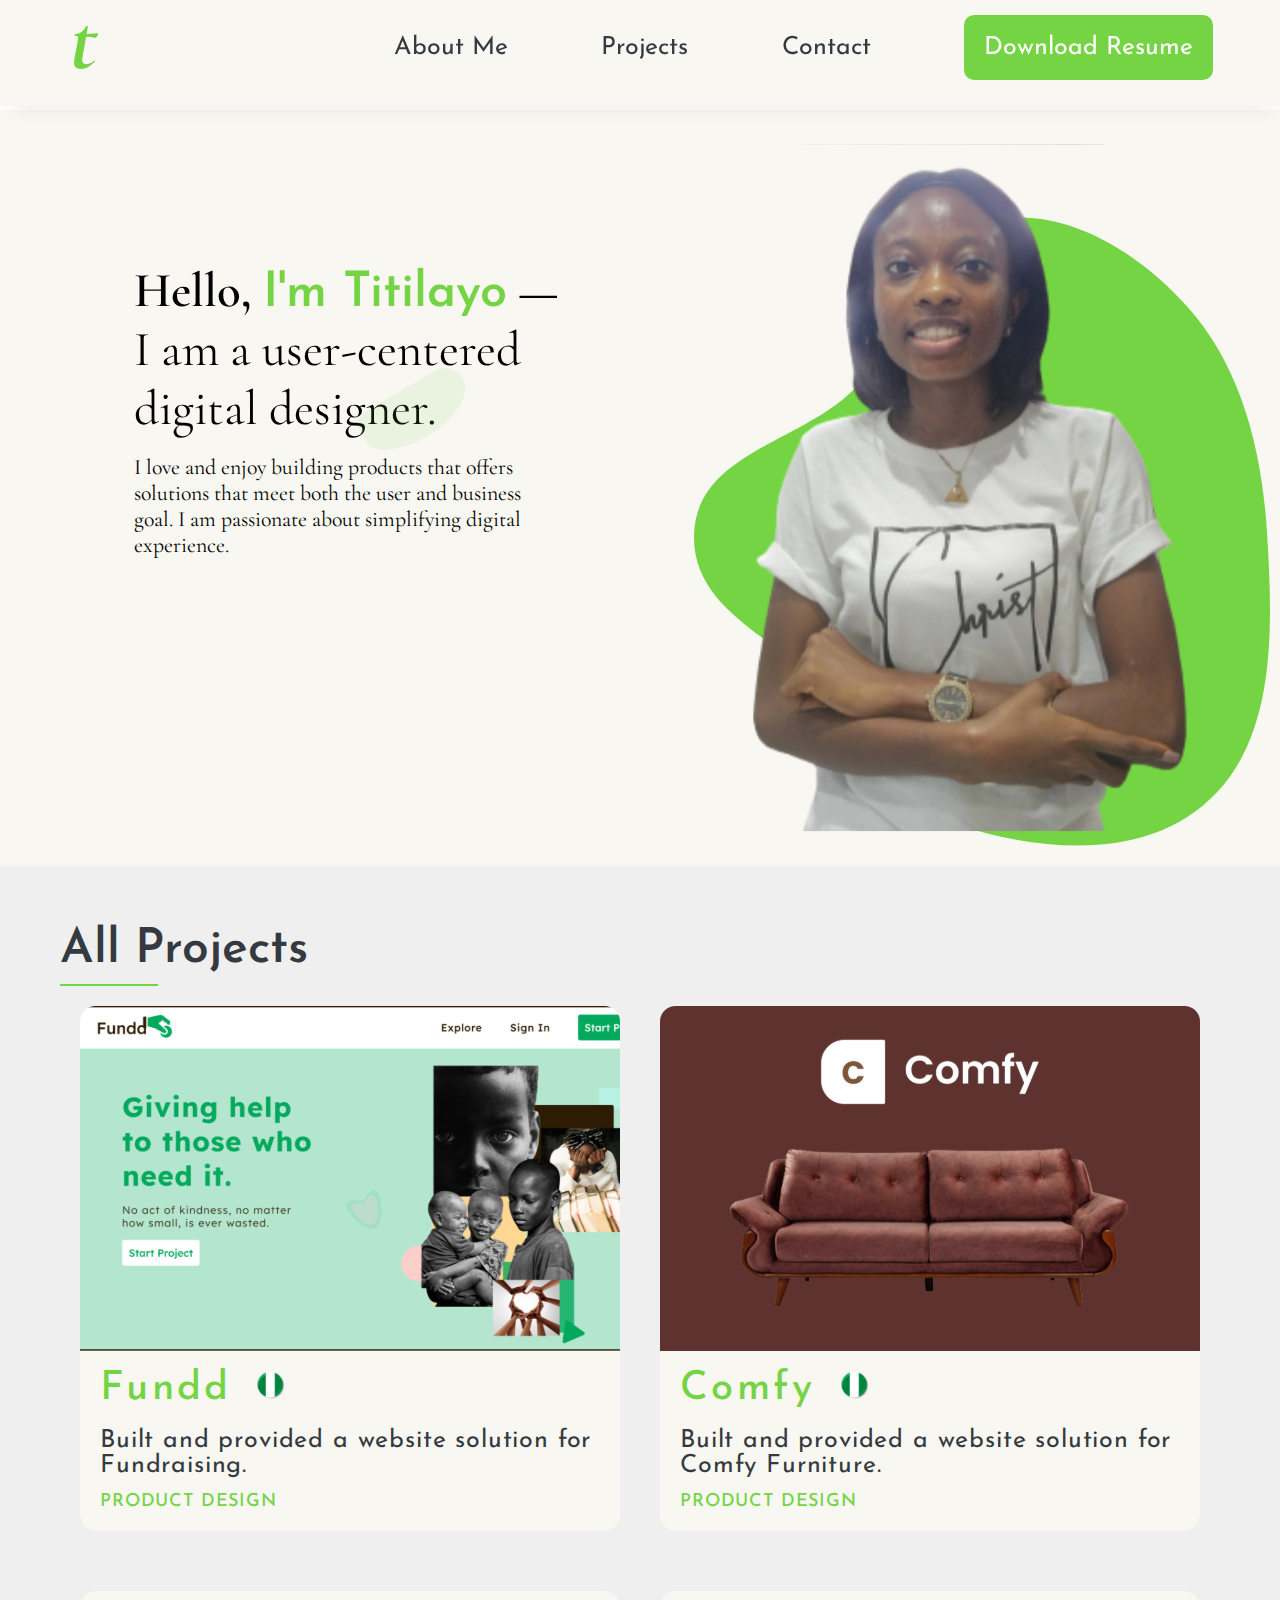
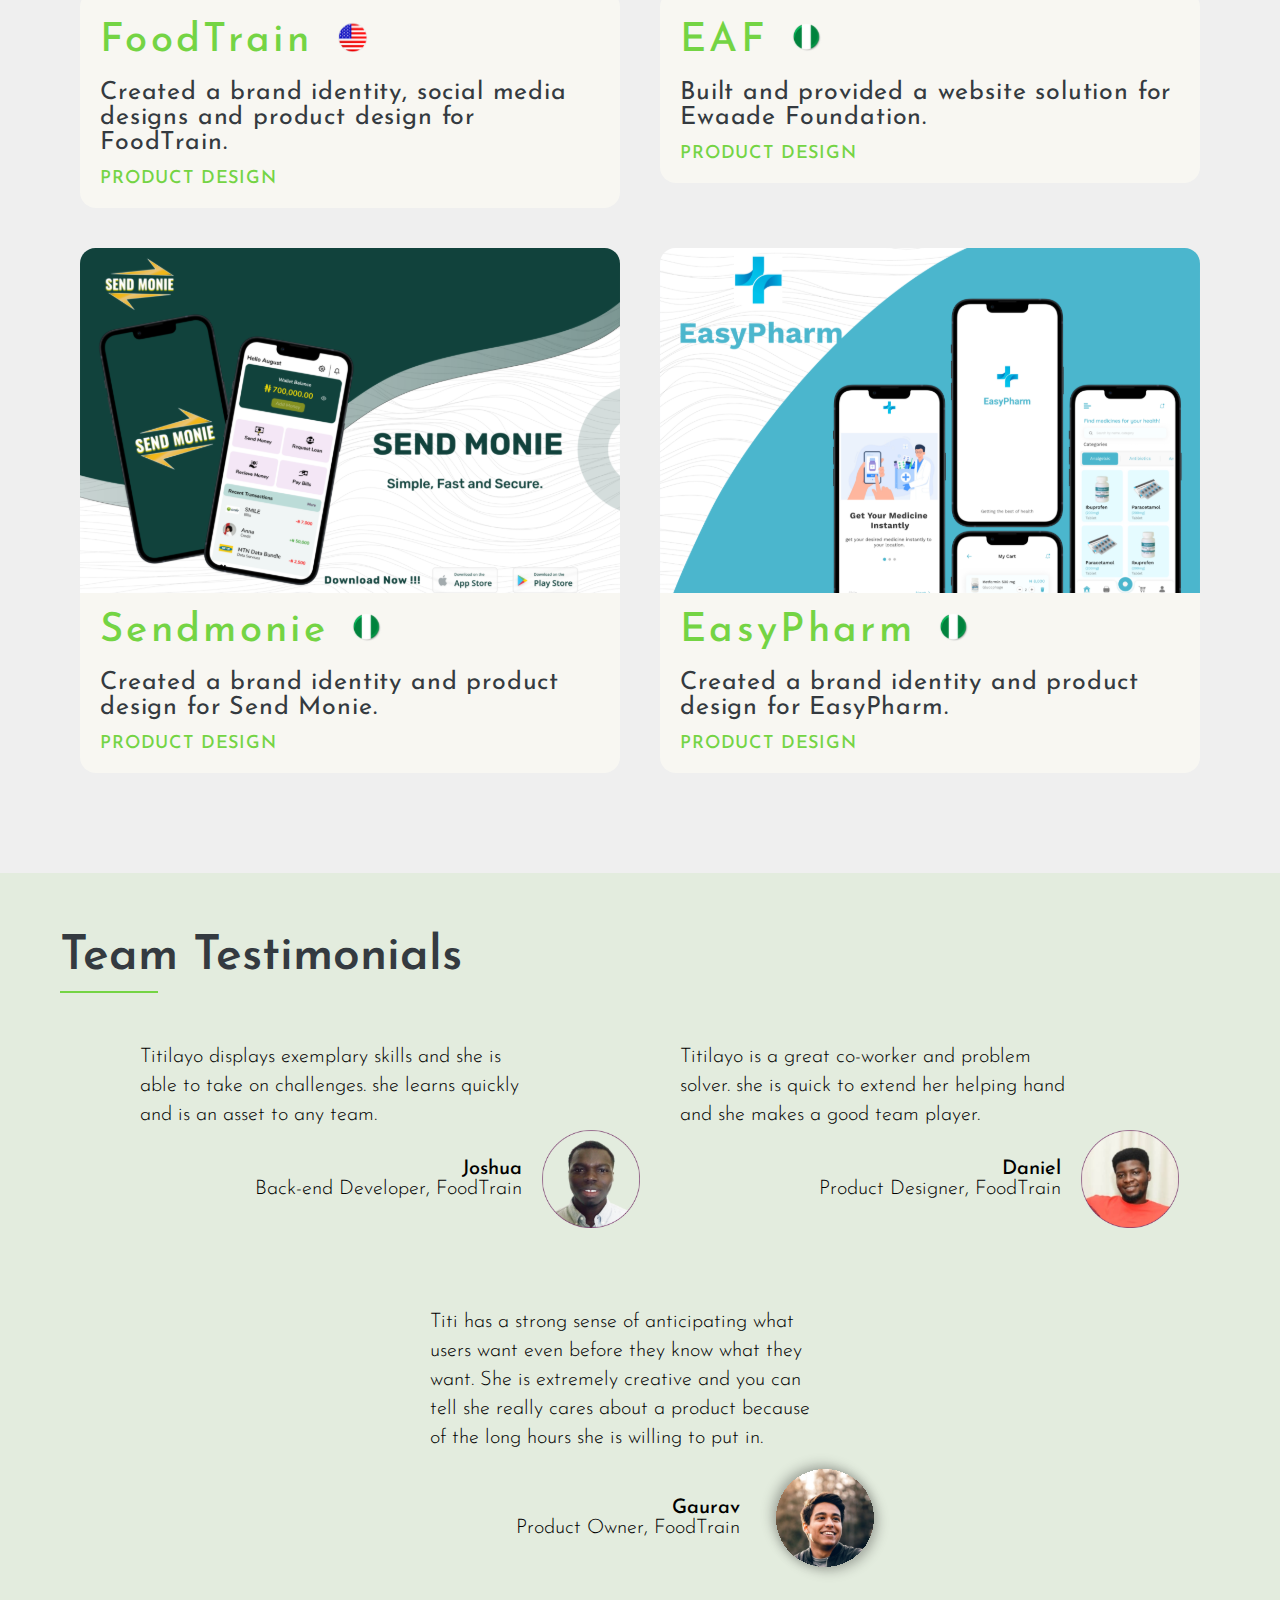
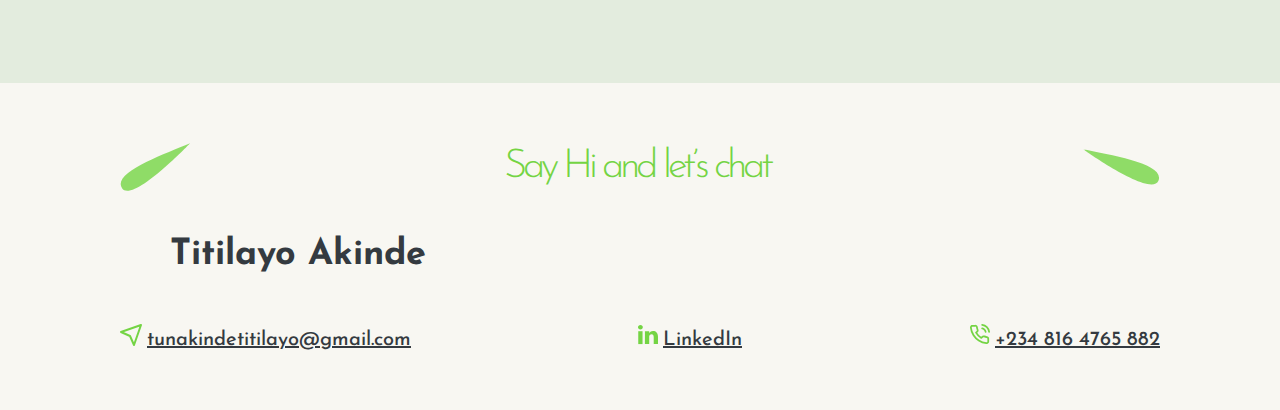
==== commit 50af2ce0: "titi update again and again" ====
--- a/index.html
+++ b/index.html
@@ -23,9 +23,9 @@
         <h2 class="logo"><a href="./index.html">t</a></h2>
         <nav class="nav-menu">
             <ul>
-                <li><a href="#about">About Me</a></li>
-                <li><a href="#project">Projects</a></li>
-                <li><a href="#contact">Contact</a></li>
+                <li><a href="#" onclick="scrollToSection('about')">About Me</a></li>
+                <li><a href="#" onclick="scrollToSection('project')">Projects</a></li>
+                <li><a href="#" onclick="scrollToSection('contact')">Contact</a></li>
                 <li><a href="./files/Akinde Titilayo T. Resume.pdf" download id="resume" rel="noopener noreferrer">Download Resume</a></li>
             </ul>
         </nav>
@@ -48,7 +48,7 @@
         </div>
         <div class="right">
             <div class="clip">
-                <img src="./images/titi.svg" alt="">
+                <img class="self" src="./images/titi.svg" alt="">
                 <div class="eclipes"><img src="./images//eclipes.svg" alt=""></div>
             </div>
         </div>
--- a/styles/index.css
+++ b/styles/index.css
@@ -44,26 +44,33 @@
 }
 .right {
   flex: 6;
+  overflow: hidden;
 }
 .right .clip {
+  width: 100%;
+  height: 100%;
+}
+.right .clip .self {
+  width: 100%;
+  height: 100%;
+  z-index: 2;
   position: relative;
-  margin-top: 10px;
-}
-.right .clip img {
-  width: 90%;
-  height: 550px;
+}
+.right .clip .eclipes{
   position: absolute;
-  z-index: 2;
+  z-index: 1;
+  top: 17.5%;
+  right: 10px;
+  width: 45%;
+  height: 83%;
 }
 .right .clip .eclipes img {
-  position: absolute;
-  top: 0;
-  right: 50px;
-  z-index: 1;
+  width: 100%;
+  height: 100%;
 }
 .projects {
   background: #efefef;
-  padding: 60px 120px;
+  padding: 60px 60px;
 }
 .projects h3 {
   color: #343a40;
@@ -92,7 +99,7 @@
   border-radius: 16px;
 }
 .projects .projects-section .project-image {
-  width: 500px;
+  width: 100%;
   height: inherit;
   margin-top: -20px;
   object-fit: contain;
@@ -141,7 +148,7 @@
 }
 .testimonials {
   background: #e3ecde;
-  padding: 60px 120px;
+  padding: 60px;
   font-family: "Josefin Sans";
 }
 .testimonials h3 {
--- a/styles/main.css
+++ b/styles/main.css
@@ -24,7 +24,7 @@
   font-size: 5.625rem;
   line-height: 5.625rem;
   color: #74d444;
-  margin-left: 80px;
+  margin-left: 50px;
   margin-top: -10px;
   font-family: "Cormorant Garamond";
   font-style: italic;
@@ -35,6 +35,7 @@
 
 header nav {
   flex: 9;
+  margin-left: 250px;
 }
 header nav ul {
   list-style-type: none;
@@ -127,6 +128,7 @@
 @media screen and (max-width: 768px) {
   header nav {
     display: none;
+    margin-left: 0;
   }
   header h2 {
     margin-left: -70px;
